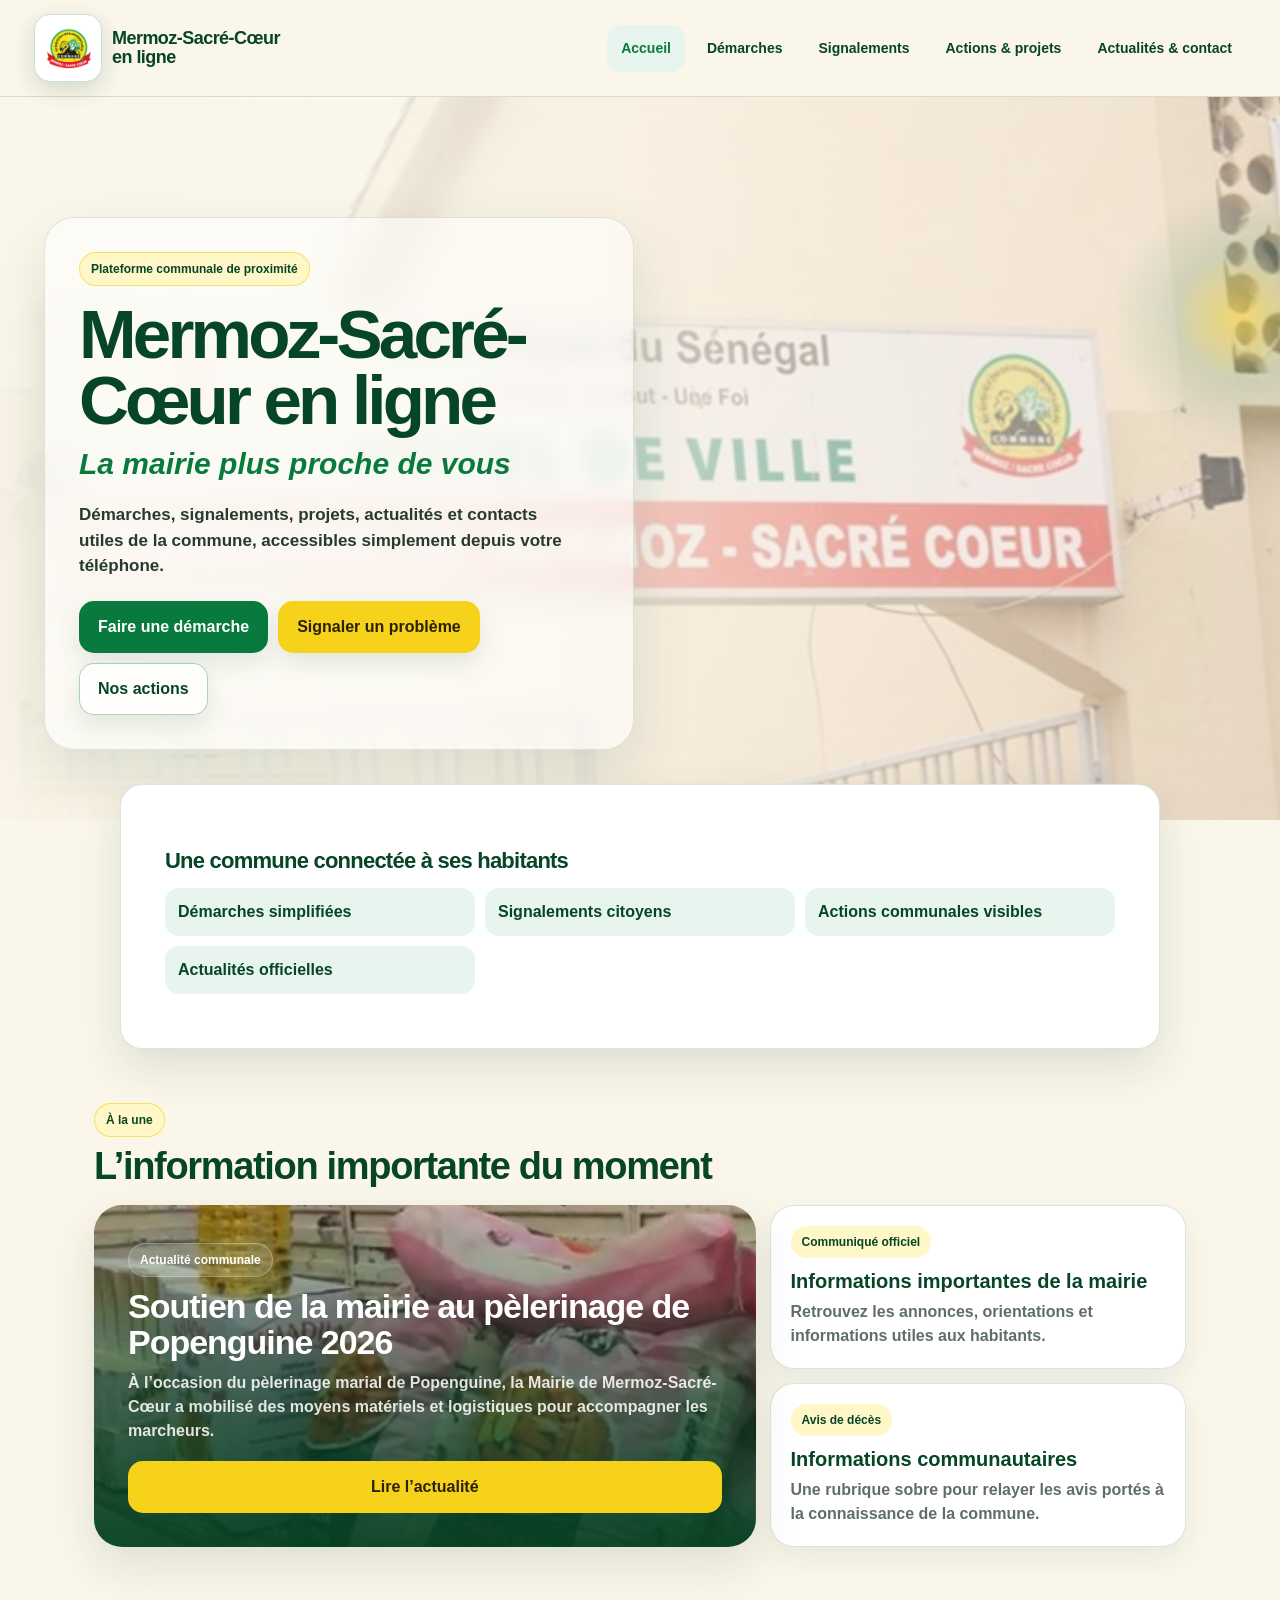
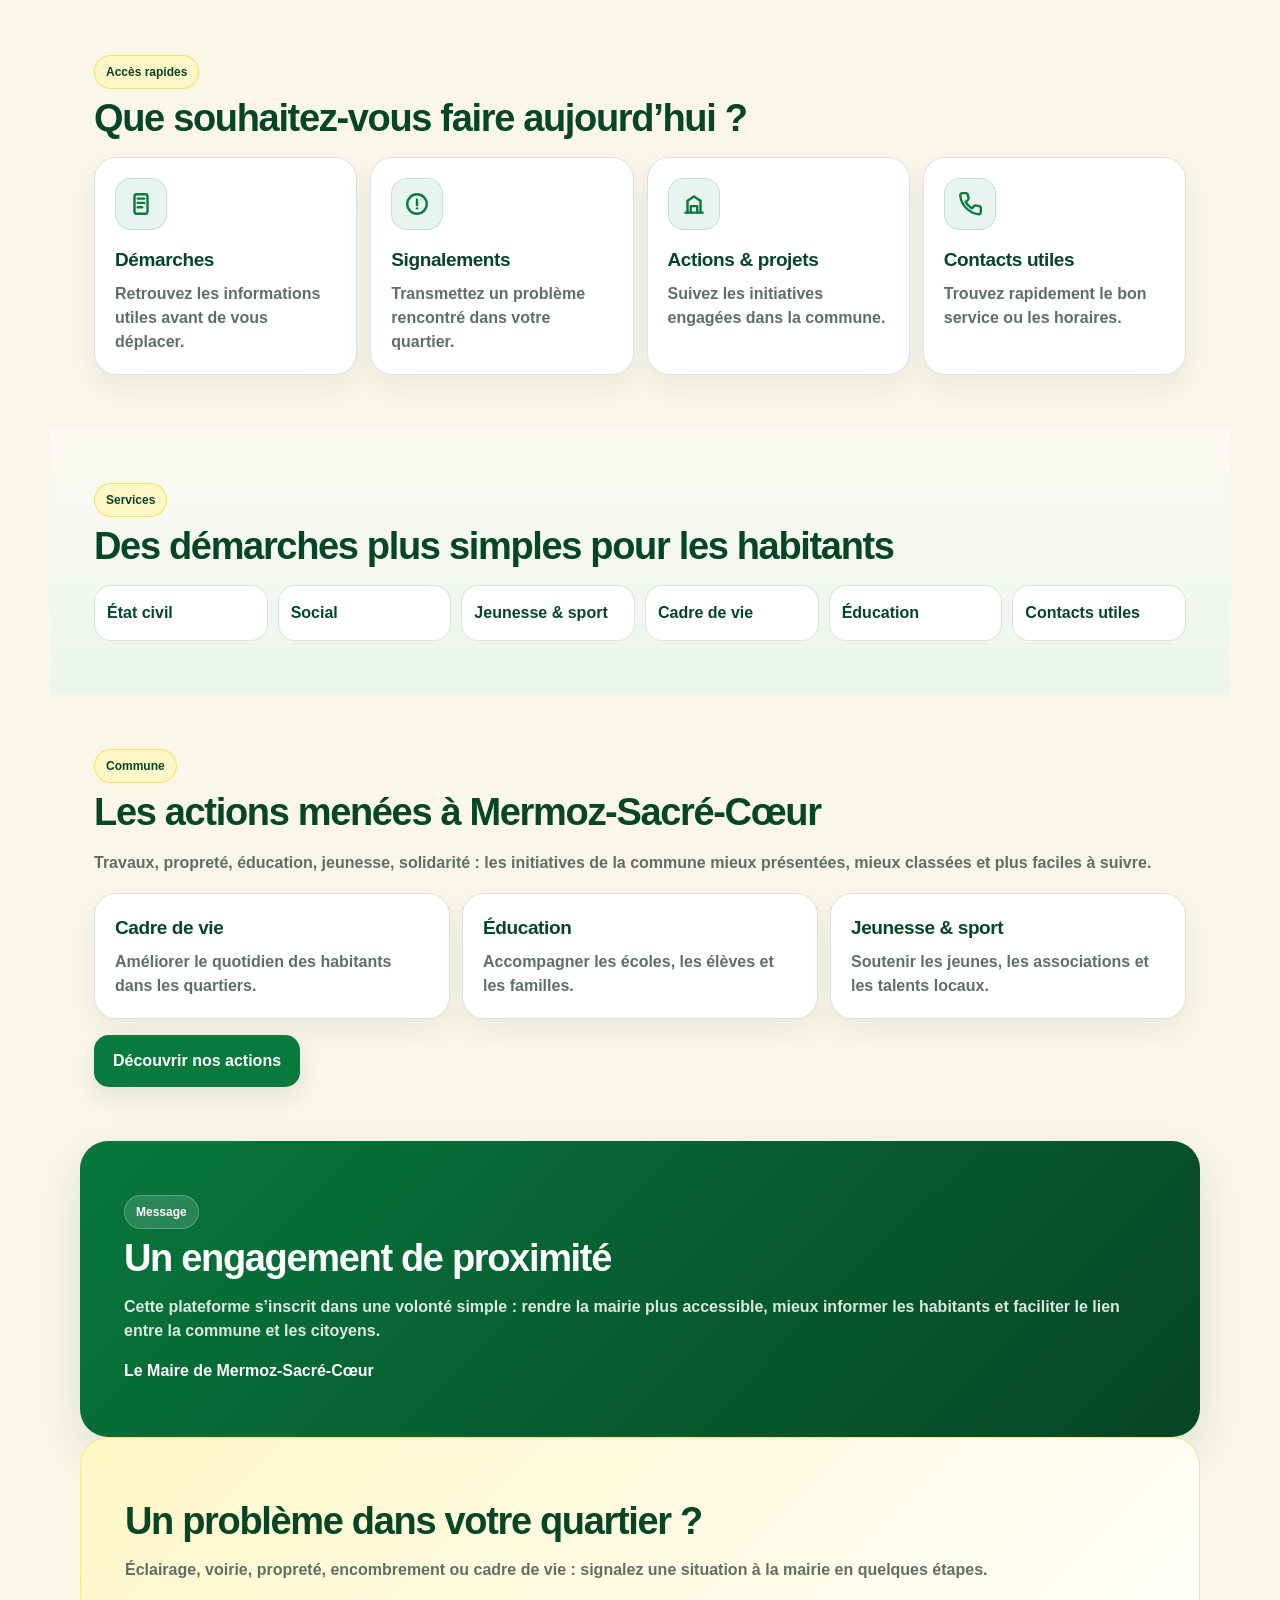
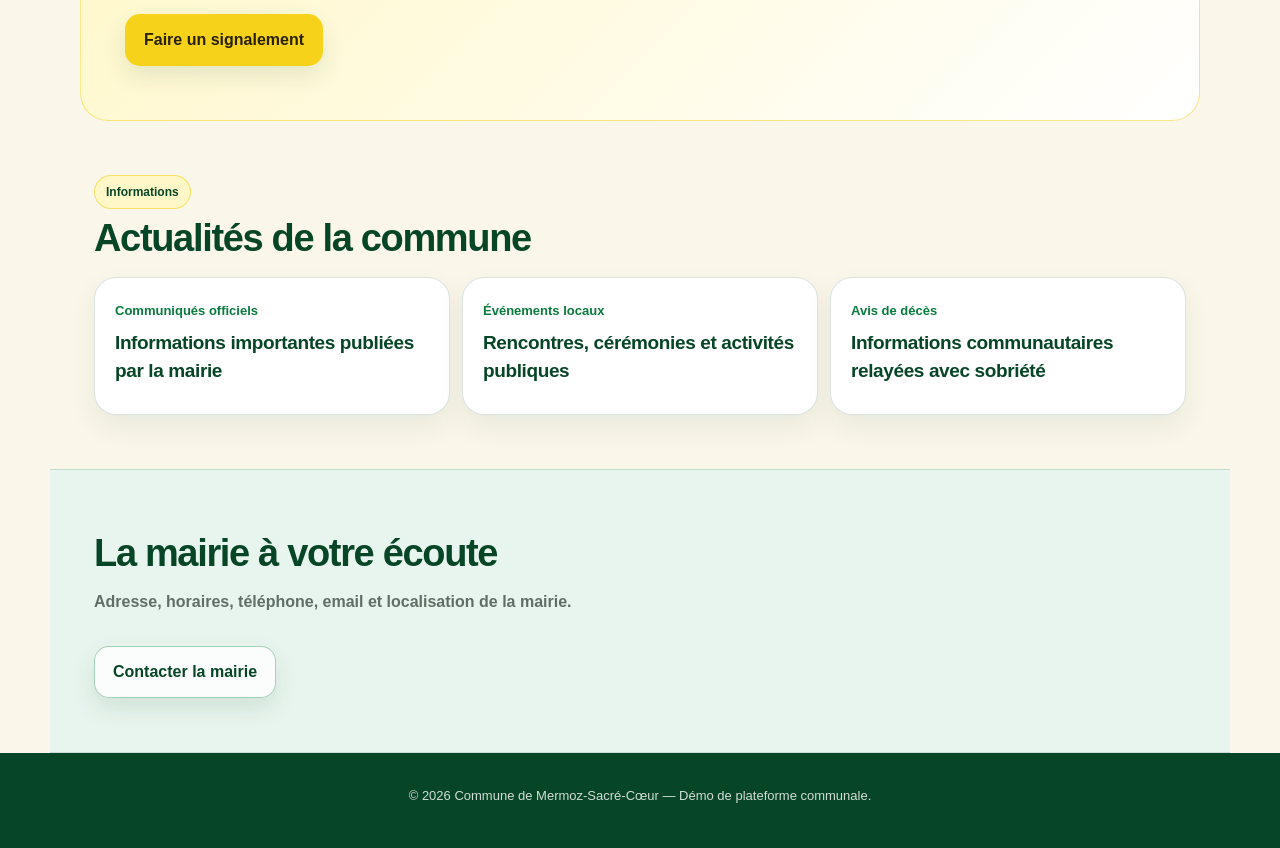
==== index.html @ ed6dd38a "Create municipal demo website for Mermoz Sacre Coeur" ====
<!DOCTYPE html>
<html lang="fr">
<head>
  <meta charset="UTF-8" />
  <meta name="viewport" content="width=device-width, initial-scale=1.0" />

  <title>Mermoz-Sacré-Cœur en ligne | La mairie plus proche de vous</title>

  <meta
    name="description"
    content="Plateforme communale de proximité de Mermoz-Sacré-Cœur : démarches, signalements, actions communales, actualités et contacts utiles."
  />

  <link rel="stylesheet" href="style.css" />
</head>

<body>
  <header class="site-header">
    <a href="index.html" class="brand" aria-label="Accueil">
      <img src="assets/logo-mairie.png" alt="Logo Commune de Mermoz-Sacré-Cœur" class="brand-logo" />
      <span class="brand-text">Mermoz-Sacré-Cœur<br />en ligne</span>
    </a>

    <button class="menu-toggle" aria-label="Ouvrir le menu">
      <span></span>
      <span></span>
      <span></span>
    </button>

    <nav class="nav-menu">
      <a href="index.html" class="active">Accueil</a>
      <a href="demarches.html">Démarches</a>
      <a href="signalements.html">Signalements</a>
      <a href="actions.html">Actions & projets</a>
      <a href="actualites-contact.html">Actualités & contact</a>
    </nav>
  </header>

  <main>
    <section class="hero">
      <div class="hero-bg"></div>

      <div class="hero-content">
        <span class="badge">Plateforme communale de proximité</span>

        <h1>Mermoz-Sacré-Cœur en ligne</h1>

        <p class="hero-subtitle">La mairie plus proche de vous</p>

        <p class="hero-text">
          Démarches, signalements, projets, actualités et contacts utiles de la commune,
          accessibles simplement depuis votre téléphone.
        </p>

        <div class="hero-actions">
          <a href="demarches.html" class="btn btn-primary">Faire une démarche</a>
          <a href="signalements.html" class="btn btn-warning">Signaler un problème</a>
          <a href="actions.html" class="btn btn-outline">Nos actions</a>
        </div>
      </div>
    </section>

    <section class="section trust-card">
      <h2>Une commune connectée à ses habitants</h2>

      <div class="trust-list">
        <span>Démarches simplifiées</span>
        <span>Signalements citoyens</span>
        <span>Actions communales visibles</span>
        <span>Actualités officielles</span>
      </div>
    </section>

    <section class="section featured-section">
      <div class="section-heading">
        <span class="eyebrow">À la une</span>
        <h2>L’information importante du moment</h2>
      </div>

      <div class="featured-grid">
        <article class="featured-main">
          <span class="featured-tag">Actualité communale</span>
          <h3>Soutien de la mairie au pèlerinage de Popenguine 2026</h3>
          <p>
            À l’occasion du pèlerinage marial de Popenguine, la Mairie de Mermoz-Sacré-Cœur
a mobilisé des moyens matériels et logistiques pour accompagner les marcheurs.
          </p>
          <a href="actualites-contact.html" class="btn btn-warning">Lire l’actualité</a>
        </article>

        <div class="featured-side">
          <article>
            <span>Communiqué officiel</span>
            <h3>Informations importantes de la mairie</h3>
            <p>Retrouvez les annonces, orientations et informations utiles aux habitants.</p>
          </article>

          <article>
            <span>Avis de décès</span>
            <h3>Informations communautaires</h3>
            <p>Une rubrique sobre pour relayer les avis portés à la connaissance de la commune.</p>
          </article>
        </div>
      </div>
    </section>

    <section class="section">
      <div class="section-heading">
        <span class="eyebrow">Accès rapides</span>
        <h2>Que souhaitez-vous faire aujourd’hui ?</h2>
      </div>

      <div class="card-grid">
        <a href="demarches.html" class="feature-card">
          <span class="icon">
            <svg viewBox="0 0 24 24" aria-hidden="true">
              <rect x="6" y="3" width="12" height="18" rx="2" />
              <path d="M9 7h6" />
              <path d="M9 11h6" />
              <path d="M9 15h4" />
            </svg>
          </span>
          <h3>Démarches</h3>
          <p>Retrouvez les informations utiles avant de vous déplacer.</p>
        </a>

        <a href="signalements.html" class="feature-card">
          <span class="icon">
            <svg viewBox="0 0 24 24" aria-hidden="true">
              <circle cx="12" cy="12" r="9" />
              <path d="M12 8v5" />
              <path d="M12 16h.01" />
            </svg>
          </span>
          <h3>Signalements</h3>
          <p>Transmettez un problème rencontré dans votre quartier.</p>
        </a>

        <a href="actions.html" class="feature-card">
          <span class="icon">
            <svg viewBox="0 0 24 24" aria-hidden="true">
              <path d="M4 20h16" />
              <path d="M6 20V9l6-4 6 4v11" />
              <path d="M9 20v-6h6v6" />
            </svg>
          </span>
          <h3>Actions & projets</h3>
          <p>Suivez les initiatives engagées dans la commune.</p>
        </a>

        <a href="actualites-contact.html" class="feature-card">
          <span class="icon">
            <svg viewBox="0 0 24 24" aria-hidden="true">
              <path d="M22 16.5v3a2 2 0 0 1-2.2 2A19.8 19.8 0 0 1 3 4.2 2 2 0 0 1 5 2h3a2 2 0 0 1 2 1.7c.1.8.3 1.6.6 2.3a2 2 0 0 1-.4 2.1L8 10.3a16 16 0 0 0 5.7 5.7l2.2-2.2a2 2 0 0 1 2.1-.4c.7.3 1.5.5 2.3.6a2 2 0 0 1 1.7 2z" />
            </svg>
          </span>
          <h3>Contacts utiles</h3>
          <p>Trouvez rapidement le bon service ou les horaires.</p>
        </a>
      </div>
    </section>

    <section class="section soft-section">
      <div class="section-heading">
        <span class="eyebrow">Services</span>
        <h2>Des démarches plus simples pour les habitants</h2>
      </div>

      <div class="pill-grid">
        <span>État civil</span>
        <span>Social</span>
        <span>Jeunesse & sport</span>
        <span>Cadre de vie</span>
        <span>Éducation</span>
        <span>Contacts utiles</span>
      </div>
    </section>

    <section class="section">
      <div class="section-heading">
        <span class="eyebrow">Commune</span>
        <h2>Les actions menées à Mermoz-Sacré-Cœur</h2>
      </div>

      <p class="section-text">
        Travaux, propreté, éducation, jeunesse, solidarité : les initiatives de la commune
        mieux présentées, mieux classées et plus faciles à suivre.
      </p>

      <div class="action-list">
        <article class="action-card">
          <h3>Cadre de vie</h3>
          <p>Améliorer le quotidien des habitants dans les quartiers.</p>
        </article>

        <article class="action-card">
          <h3>Éducation</h3>
          <p>Accompagner les écoles, les élèves et les familles.</p>
        </article>

        <article class="action-card">
          <h3>Jeunesse & sport</h3>
          <p>Soutenir les jeunes, les associations et les talents locaux.</p>
        </article>
      </div>

      <a href="actions.html" class="btn btn-primary full-mobile">Découvrir nos actions</a>
    </section>

    <section class="section mayor-card">
      <div>
        <span class="eyebrow">Message</span>
        <h2>Un engagement de proximité</h2>
        <p>
          Cette plateforme s’inscrit dans une volonté simple : rendre la mairie plus accessible,
          mieux informer les habitants et faciliter le lien entre la commune et les citoyens.
        </p>
        <strong>Le Maire de Mermoz-Sacré-Cœur</strong>
      </div>
    </section>

    <section class="section report-card">
      <h2>Un problème dans votre quartier ?</h2>
      <p>
        Éclairage, voirie, propreté, encombrement ou cadre de vie :
        signalez une situation à la mairie en quelques étapes.
      </p>
      <a href="signalements.html" class="btn btn-warning full-mobile">Faire un signalement</a>
    </section>

    <section class="section">
      <div class="section-heading">
        <span class="eyebrow">Informations</span>
        <h2>Actualités de la commune</h2>
      </div>

      <div class="news-grid">
        <article>
          <span>Communiqués officiels</span>
          <h3>Informations importantes publiées par la mairie</h3>
        </article>

        <article>
          <span>Événements locaux</span>
          <h3>Rencontres, cérémonies et activités publiques</h3>
        </article>

        <article>
          <span>Avis de décès</span>
          <h3>Informations communautaires relayées avec sobriété</h3>
        </article>
      </div>
    </section>

    <section class="section contact-preview">
      <h2>La mairie à votre écoute</h2>
      <p>Adresse, horaires, téléphone, email et localisation de la mairie.</p>
      <a href="actualites-contact.html" class="btn btn-outline full-mobile">Contacter la mairie</a>
    </section>
  </main>

  <footer class="site-footer">
    <p>© 2026 Commune de Mermoz-Sacré-Cœur — Démo de plateforme communale.</p>
  </footer>

  <script src="script.js"></script>
</body>
</html>
---- style.css ----
:root {
  --green: #087a3d;
  --green-dark: #064525;
  --green-soft: #e8f5ee;
  --yellow: #f6d21a;
  --yellow-soft: #fff7c7;
  --red: #d71920;
  --cream: #faf6ea;
  --white: #ffffff;
  --text: #10231a;
  --muted: #5f6f66;
  --border: rgba(6, 69, 37, 0.14);
  --shadow: 0 18px 45px rgba(6, 69, 37, 0.12);
  --radius: 22px;
}

* {
  box-sizing: border-box;
}

html {
  scroll-behavior: smooth;
}

body {
  margin: 0;
  font-family: Arial, Helvetica, sans-serif;
  color: var(--text);
  background: var(--cream);
  line-height: 1.5;
}

a {
  color: inherit;
  text-decoration: none;
}

img {
  max-width: 100%;
  display: block;
}

/* HEADER */

.site-header {
  position: sticky;
  top: 0;
  z-index: 50;
  display: flex;
  align-items: center;
  justify-content: space-between;
  gap: 14px;
  padding: 10px 14px;
  background: rgba(250, 246, 234, 0.96);
  backdrop-filter: blur(16px);
  border-bottom: 1px solid var(--border);
}

.brand {
  display: flex;
  align-items: center;
  gap: 10px;
  min-width: 0;
}

.brand-logo {
  width: 58px;
  height: 58px;
  object-fit: contain;
  flex: 0 0 auto;
  background: #ffffff;
  padding: 5px;
  border-radius: 16px;
  border: 1px solid rgba(6, 69, 37, 0.18);
  box-shadow: 0 8px 22px rgba(6, 69, 37, 0.16);
}

.brand-text {
  font-size: 14px;
  font-weight: 900;
  line-height: 1.05;
  color: var(--green-dark);
  letter-spacing: -0.03em;
}

.menu-toggle {
  width: 44px;
  height: 44px;
  border: 1px solid var(--border);
  border-radius: 999px;
  background: var(--white);
  display: grid;
  place-content: center;
  gap: 5px;
  cursor: pointer;
  box-shadow: 0 8px 20px rgba(6, 69, 37, 0.08);
}

.menu-toggle span {
  display: block;
  width: 19px;
  height: 2px;
  background: var(--green-dark);
  border-radius: 99px;
}

.nav-menu {
  position: fixed;
  top: 82px;
  left: 14px;
  right: 14px;
  display: none;
  flex-direction: column;
  gap: 8px;
  padding: 12px;
  background: var(--white);
  border: 1px solid var(--border);
  border-radius: 20px;
  box-shadow: var(--shadow);
}

.nav-menu.open {
  display: flex;
}

.nav-menu a {
  padding: 13px 14px;
  border-radius: 14px;
  font-weight: 800;
  color: var(--green-dark);
}

.nav-menu a.active,
.nav-menu a:hover {
  background: var(--green-soft);
  color: var(--green);
}

/* HERO MOBILE-FIRST */

.hero {
  position: relative;
  min-height: 620px;
  display: flex;
  align-items: flex-end;
  padding: 112px 16px 30px;
  overflow: hidden;
  background: var(--green-dark);
}

.hero-bg {
  position: absolute;
  inset: 0;
  background:
    linear-gradient(
      180deg,
      rgba(250, 246, 234, 0.38) 0%,
      rgba(250, 246, 234, 0.70) 42%,
      rgba(250, 246, 234, 0.98) 100%
    ),
    url("assets/hero-mairie.jpg");
  background-size: cover;
  background-position: center 18%;
  transform: scale(1.03);
}

.hero::after {
  content: "";
  position: absolute;
  width: 260px;
  height: 260px;
  right: -90px;
  top: 90px;
  border-radius: 50%;
  background: radial-gradient(
    circle,
    rgba(246, 210, 26, 0.5),
    rgba(8, 122, 61, 0.12),
    transparent 70%
  );
}

.hero-content {
  position: relative;
  z-index: 2;
  width: 100%;
  max-width: 620px;
}

.badge,
.eyebrow {
  display: inline-flex;
  align-items: center;
  width: fit-content;
  padding: 7px 11px;
  border-radius: 999px;
  background: var(--yellow-soft);
  color: var(--green-dark);
  border: 1px solid rgba(246, 210, 26, 0.6);
  font-size: 12px;
  font-weight: 900;
}

.hero h1 {
  margin: 16px 0 8px;
  font-size: clamp(38px, 11vw, 72px);
  line-height: 0.95;
  letter-spacing: -0.055em;
  color: var(--green-dark);
}

.hero-subtitle {
  margin: 0;
  color: var(--green);
  font-size: clamp(20px, 5.6vw, 30px);
  font-weight: 900;
  font-style: italic;
}

.hero-text {
  margin: 16px 0 0;
  max-width: 520px;
  color: #263b30;
  font-size: 16px;
  font-weight: 700;
}

.hero-actions {
  display: grid;
  gap: 10px;
  margin-top: 22px;
}

.btn {
  display: inline-flex;
  align-items: center;
  justify-content: center;
  min-height: 52px;
  padding: 13px 18px;
  border-radius: 15px;
  font-weight: 900;
  border: 1px solid transparent;
  box-shadow: 0 10px 24px rgba(6, 69, 37, 0.11);
}

.btn-primary {
  background: var(--green);
  color: var(--white);
}

.btn-warning {
  background: var(--yellow);
  color: #2a2100;
}

.btn-outline {
  background: rgba(255, 255, 255, 0.82);
  color: var(--green-dark);
  border-color: rgba(8, 122, 61, 0.34);
}

.full-mobile {
  width: 100%;
  margin-top: 16px;
}

/* SECTIONS */

.section {
  padding: 30px 16px;
}

.page-hero {
  padding-top: 44px;
  padding-bottom: 20px;
}

.page-hero h1 {
  margin: 14px 0 10px;
  color: var(--green-dark);
  font-size: clamp(34px, 10vw, 62px);
  line-height: 0.98;
  letter-spacing: -0.055em;
}

.page-hero p {
  margin: 0;
  color: var(--text);
  max-width: 760px;
  font-weight: 650;
}

.section-heading {
  margin-bottom: 18px;
}

.section-heading h2,
.section h2 {
  margin: 10px 0 0;
  font-size: clamp(24px, 7vw, 38px);
  line-height: 1.05;
  letter-spacing: -0.035em;
  color: var(--green-dark);
}

.section-text {
  margin: 0 0 18px;
  color: var(--muted);
  font-weight: 650;
}

.trust-card {
  margin: -14px 16px 0;
  padding: 22px;
  background: var(--white);
  border: 1px solid var(--border);
  border-radius: var(--radius);
  box-shadow: var(--shadow);
  position: relative;
  z-index: 3;
}

.trust-card h2 {
  font-size: 22px;
}

.trust-list {
  display: grid;
  gap: 10px;
  margin-top: 16px;
}

.trust-list span {
  padding: 12px 13px;
  border-radius: 14px;
  background: var(--green-soft);
  color: var(--green-dark);
  font-weight: 850;
}

.card-grid {
  display: grid;
  grid-template-columns: 1fr;
  gap: 13px;
}

.feature-card,
.action-card,
.news-grid article {
  background: var(--white);
  border: 1px solid var(--border);
  border-radius: var(--radius);
  padding: 20px;
  box-shadow: 0 12px 28px rgba(6, 69, 37, 0.07);
}

.feature-card {
  min-height: 160px;
}

.icon {
  width: 52px;
  height: 52px;
  display: grid;
  place-items: center;
  margin-bottom: 16px;
  border-radius: 16px;
  background: var(--green-soft);
  border: 1px solid rgba(8, 122, 61, 0.16);
  color: var(--green);
}

.icon svg {
  width: 26px;
  height: 26px;
  stroke: currentColor;
  stroke-width: 2.2;
  fill: none;
  stroke-linecap: round;
  stroke-linejoin: round;
}

.feature-card h3,
.action-card h3,
.news-grid h3 {
  margin: 0 0 8px;
  color: var(--green-dark);
  font-size: 19px;
  letter-spacing: -0.02em;
}

.feature-card p,
.action-card p,
.news-grid article {
  margin: 0;
  color: var(--muted);
  font-weight: 650;
}

.soft-section {
  background: linear-gradient(
    180deg,
    rgba(255, 255, 255, 0.45),
    rgba(232, 245, 238, 0.85)
  );
}

.pill-grid {
  display: grid;
  grid-template-columns: 1fr 1fr;
  gap: 10px;
}

.pill-grid span {
  display: flex;
  align-items: center;
  min-height: 56px;
  padding: 12px;
  border-radius: 17px;
  background: var(--white);
  border: 1px solid var(--border);
  font-weight: 850;
  color: var(--green-dark);
}

.action-list {
  display: grid;
  gap: 12px;
}

.mayor-card {
  margin: 8px 16px;
  border-radius: 28px;
  background:
    linear-gradient(135deg, rgba(8, 122, 61, 0.96), rgba(6, 69, 37, 1)),
    var(--green-dark);
  color: var(--white);
  box-shadow: var(--shadow);
}

.mayor-card h2,
.mayor-card .eyebrow {
  color: var(--white);
}

.mayor-card .eyebrow {
  background: rgba(255, 255, 255, 0.14);
  border-color: rgba(255, 255, 255, 0.24);
}

.mayor-card p {
  color: rgba(255, 255, 255, 0.86);
  font-weight: 650;
}

.report-card {
  margin: 16px;
  border-radius: 28px;
  background: linear-gradient(135deg, var(--yellow-soft), var(--white));
  border: 1px solid rgba(246, 210, 26, 0.5);
}

.report-card p,
.contact-preview p {
  color: var(--muted);
  font-weight: 650;
}

.news-grid {
  display: grid;
  gap: 12px;
}

.news-grid span {
  display: inline-flex;
  margin-bottom: 8px;
  color: var(--green);
  font-weight: 900;
  font-size: 13px;
}

.contact-preview {
  background: var(--green-soft);
  border-top: 1px solid var(--border);
  border-bottom: 1px solid var(--border);
}

/* FORMULAIRE DE SIGNALEMENT */

.demo-form {
  display: grid;
  gap: 14px;
  padding: 18px;
  background: var(--white);
  border: 1px solid var(--border);
  border-radius: 24px;
  box-shadow: 0 14px 32px rgba(6, 69, 37, 0.08);
}

.demo-form label {
  display: grid;
  gap: 7px;
  color: var(--green-dark);
  font-size: 14px;
  font-weight: 900;
}

.demo-form input,
.demo-form select,
.demo-form textarea {
  width: 100%;
  border: 1px solid rgba(6, 69, 37, 0.18);
  border-radius: 15px;
  background: #ffffff;
  padding: 14px 14px;
  color: var(--text);
  font: inherit;
  font-weight: 650;
  outline: none;
}

.demo-form textarea {
  resize: vertical;
}

.demo-form input:focus,
.demo-form select:focus,
.demo-form textarea:focus {
  border-color: var(--green);
  box-shadow: 0 0 0 4px rgba(8, 122, 61, 0.12);
}

.demo-form input[type="file"] {
  padding: 12px;
  background: var(--green-soft);
}

.form-note {
  margin: 0;
  padding: 13px;
  border-radius: 16px;
  background: var(--yellow-soft);
  color: var(--green-dark);
  font-size: 13px;
  font-weight: 750;
}

/* CARTES PROJETS */

.project-grid {
  display: grid;
  gap: 16px;
}

.project-card {
  overflow: hidden;
  background: var(--white);
  border: 1px solid var(--border);
  border-radius: 24px;
  box-shadow: 0 14px 32px rgba(6, 69, 37, 0.08);
}

.project-image {
  min-height: 155px;
  display: grid;
  place-items: center;
  background:
    linear-gradient(135deg, rgba(8, 122, 61, 0.16), rgba(246, 210, 26, 0.22)),
    var(--green-soft);
  color: var(--green-dark);
  font-weight: 900;
}

.project-image img {
  width: 100%;
  height: 100%;
  min-height: 155px;
  object-fit: cover;
}

.project-content {
  padding: 18px;
}

.project-content span {
  display: inline-flex;
  margin-bottom: 8px;
  padding: 6px 10px;
  border-radius: 999px;
  background: var(--yellow-soft);
  color: var(--green-dark);
  font-size: 12px;
  font-weight: 900;
}

.project-content h3 {
  margin: 0 0 8px;
  color: var(--green-dark);
  font-size: 20px;
  line-height: 1.1;
}

.project-content p {
  margin: 0;
  color: var(--muted);
  font-weight: 650;
}

/* ACTUALITÉS, AVIS DE DÉCÈS ET CONTACT */

.obituary-section {
  background: linear-gradient(
    180deg,
    rgba(255, 255, 255, 0.65),
    rgba(232, 245, 238, 0.75)
  );
}

.obituary-list {
  display: grid;
  gap: 14px;
}

.obituary-card {
  padding: 20px;
  background: var(--white);
  border: 1px solid rgba(6, 69, 37, 0.14);
  border-radius: 24px;
  box-shadow: 0 14px 32px rgba(6, 69, 37, 0.07);
}

.obituary-card span {
  display: inline-flex;
  margin-bottom: 10px;
  padding: 6px 10px;
  border-radius: 999px;
  background: var(--green-soft);
  color: var(--green-dark);
  font-size: 12px;
  font-weight: 900;
}

.obituary-card h3 {
  margin: 0 0 8px;
  color: var(--green-dark);
  font-size: 20px;
  line-height: 1.1;
}

.obituary-card p {
  margin: 0;
  color: var(--muted);
  font-weight: 650;
}

.contact-page {
  background: var(--cream);
}

.contact-grid {
  display: grid;
  gap: 12px;
}

.contact-card {
  padding: 18px;
  background: var(--white);
  border: 1px solid var(--border);
  border-radius: 22px;
  box-shadow: 0 12px 28px rgba(6, 69, 37, 0.06);
}

.contact-card h3 {
  margin: 0 0 6px;
  color: var(--green-dark);
  font-size: 17px;
}

.contact-card p {
  margin: 0;
  color: var(--muted);
  font-weight: 650;
}

.map-placeholder {
  min-height: 180px;
  display: grid;
  place-items: center;
  margin: 16px 0 0;
  padding: 22px;
  text-align: center;
  color: var(--green-dark);
  font-weight: 850;
  background:
    linear-gradient(135deg, rgba(8, 122, 61, 0.12), rgba(246, 210, 26, 0.18)),
    var(--green-soft);
  border: 1px dashed rgba(6, 69, 37, 0.25);
  border-radius: 24px;
}

/* SECTION À LA UNE */

.featured-section {
  padding-top: 26px;
}

.featured-grid {
  display: grid;
  gap: 14px;
}

.featured-main {
  position: relative;
  overflow: hidden;
  min-height: 340px;
  display: flex;
  flex-direction: column;
  justify-content: flex-end;
  padding: 24px;
  border-radius: 28px;
  background:
    linear-gradient(
      180deg,
      rgba(6, 69, 37, 0.10) 0%,
      rgba(6, 69, 37, 0.55) 48%,
      rgba(6, 69, 37, 0.94) 100%
    ),
    url("assets/a-la-une-popenguine.jpg");
  background-size: cover;
  background-position: center;
  color: var(--white);
  box-shadow: var(--shadow);
}

.featured-tag,
.featured-side span {
  display: inline-flex;
  width: fit-content;
  margin-bottom: 12px;
  padding: 7px 11px;
  border-radius: 999px;
  font-size: 12px;
  font-weight: 900;
}

.featured-tag {
  background: rgba(255, 255, 255, 0.14);
  color: var(--white);
  border: 1px solid rgba(255, 255, 255, 0.24);
}

.featured-main h3 {
  margin: 0 0 10px;
  font-size: 25px;
  line-height: 1.05;
  letter-spacing: -0.03em;
}

.featured-main p {
  margin: 0 0 18px;
  color: rgba(255, 255, 255, 0.86);
  font-weight: 650;
}

.featured-side {
  display: grid;
  gap: 14px;
}

.featured-side article {
  padding: 20px;
  border-radius: 24px;
  background: var(--white);
  border: 1px solid var(--border);
  box-shadow: 0 12px 28px rgba(6, 69, 37, 0.07);
}

.featured-side span {
  background: var(--yellow-soft);
  color: var(--green-dark);
}

.featured-side h3 {
  margin: 0 0 8px;
  color: var(--green-dark);
  font-size: 20px;
  line-height: 1.1;
}

.featured-side p {
  margin: 0;
  color: var(--muted);
  font-weight: 650;
}

.site-footer {
  padding: 20px 16px 30px;
  background: var(--green-dark);
  color: rgba(255, 255, 255, 0.82);
  font-size: 13px;
  text-align: center;
}

/* CORRECTION MOBILE : PHOTO EN BANDE, TEXTE SUR FOND PROPRE */

@media (max-width: 759px) {
  .hero {
    min-height: auto;
    display: block;
    padding: 245px 16px 30px;
    background: var(--cream);
  }

  .hero-bg {
    height: 235px;
    bottom: auto;
    background:
      linear-gradient(
        180deg,
        rgba(250, 246, 234, 0.18) 0%,
        rgba(250, 246, 234, 0.46) 60%,
        rgba(250, 246, 234, 1) 100%
      ),
      url("assets/hero-mairie.jpg");
    background-size: cover;
    background-position: center 18%;
    transform: scale(1.01);
  }

  .hero-content {
    padding: 0;
  }

  .hero h1 {
    margin-top: 14px;
    font-size: 38px;
    line-height: 0.98;
  }

  .hero-subtitle {
    font-size: 20px;
  }

  .hero-text {
    font-size: 15px;
  }

  .hero-actions {
    margin-top: 18px;
  }
}

/* TABLETTE ET ORDINATEUR */

@media (min-width: 760px) {
  .site-header {
    padding: 14px 34px;
  }

  .brand-logo {
    width: 68px;
    height: 68px;
  }

  .brand-text {
    font-size: 18px;
  }

  .menu-toggle {
    display: none;
  }

  .nav-menu {
    position: static;
    display: flex;
    flex-direction: row;
    align-items: center;
    box-shadow: none;
    border: 0;
    background: transparent;
    padding: 0;
  }

  .nav-menu a {
    font-size: 14px;
  }

  .hero {
    min-height: 620px;
    padding: 120px 44px 70px;
    align-items: center;
  }

  .hero-bg {
    background:
      linear-gradient(
        90deg,
        rgba(250, 246, 234, 0.96) 0%,
        rgba(250, 246, 234, 0.88) 35%,
        rgba(250, 246, 234, 0.58) 68%,
        rgba(250, 246, 234, 0.38) 100%
      ),
      url("assets/hero-mairie.jpg");
    background-size: cover;
    background-position: center 28%;
    transform: scale(1.02);
  }

  .hero-content {
    max-width: 590px;
    padding: 34px;
    border-radius: 30px;
    background: rgba(255, 255, 255, 0.54);
    border: 1px solid rgba(6, 69, 37, 0.12);
    box-shadow: 0 24px 60px rgba(6, 69, 37, 0.12);
    backdrop-filter: blur(10px);
  }

  .hero h1 {
    font-size: clamp(54px, 5.4vw, 78px);
    max-width: 560px;
  }

  .hero-text {
    font-size: 17px;
    max-width: 500px;
  }

  .hero-actions {
    display: flex;
    flex-wrap: wrap;
  }

  .section {
    padding: 54px 44px;
    max-width: 1180px;
    margin: 0 auto;
  }

  .page-hero {
    padding-top: 70px;
    padding-bottom: 34px;
  }

  .trust-card {
    max-width: 1040px;
    margin: -36px auto 0;
  }

  .trust-list,
  .action-list,
  .news-grid {
    grid-template-columns: repeat(3, 1fr);
  }

  .card-grid {
    grid-template-columns: repeat(4, 1fr);
  }

  .service-grid {
    grid-template-columns: repeat(3, 1fr);
  }

  .pill-grid {
    grid-template-columns: repeat(6, 1fr);
  }

  .project-grid {
    grid-template-columns: repeat(4, 1fr);
  }

  .obituary-list {
    grid-template-columns: repeat(2, 1fr);
  }

  .contact-grid {
    grid-template-columns: repeat(4, 1fr);
  }

  .featured-grid {
    grid-template-columns: 1.35fr 0.85fr;
    align-items: stretch;
  }

  .featured-side {
    grid-template-rows: 1fr 1fr;
  }

  .featured-main {
    padding: 34px;
  }

  .featured-main h3 {
    font-size: 34px;
  }

  .mayor-card,
  .report-card {
    max-width: 1120px;
    margin-left: auto;
    margin-right: auto;
  }

  .full-mobile {
    width: auto;
  }
}
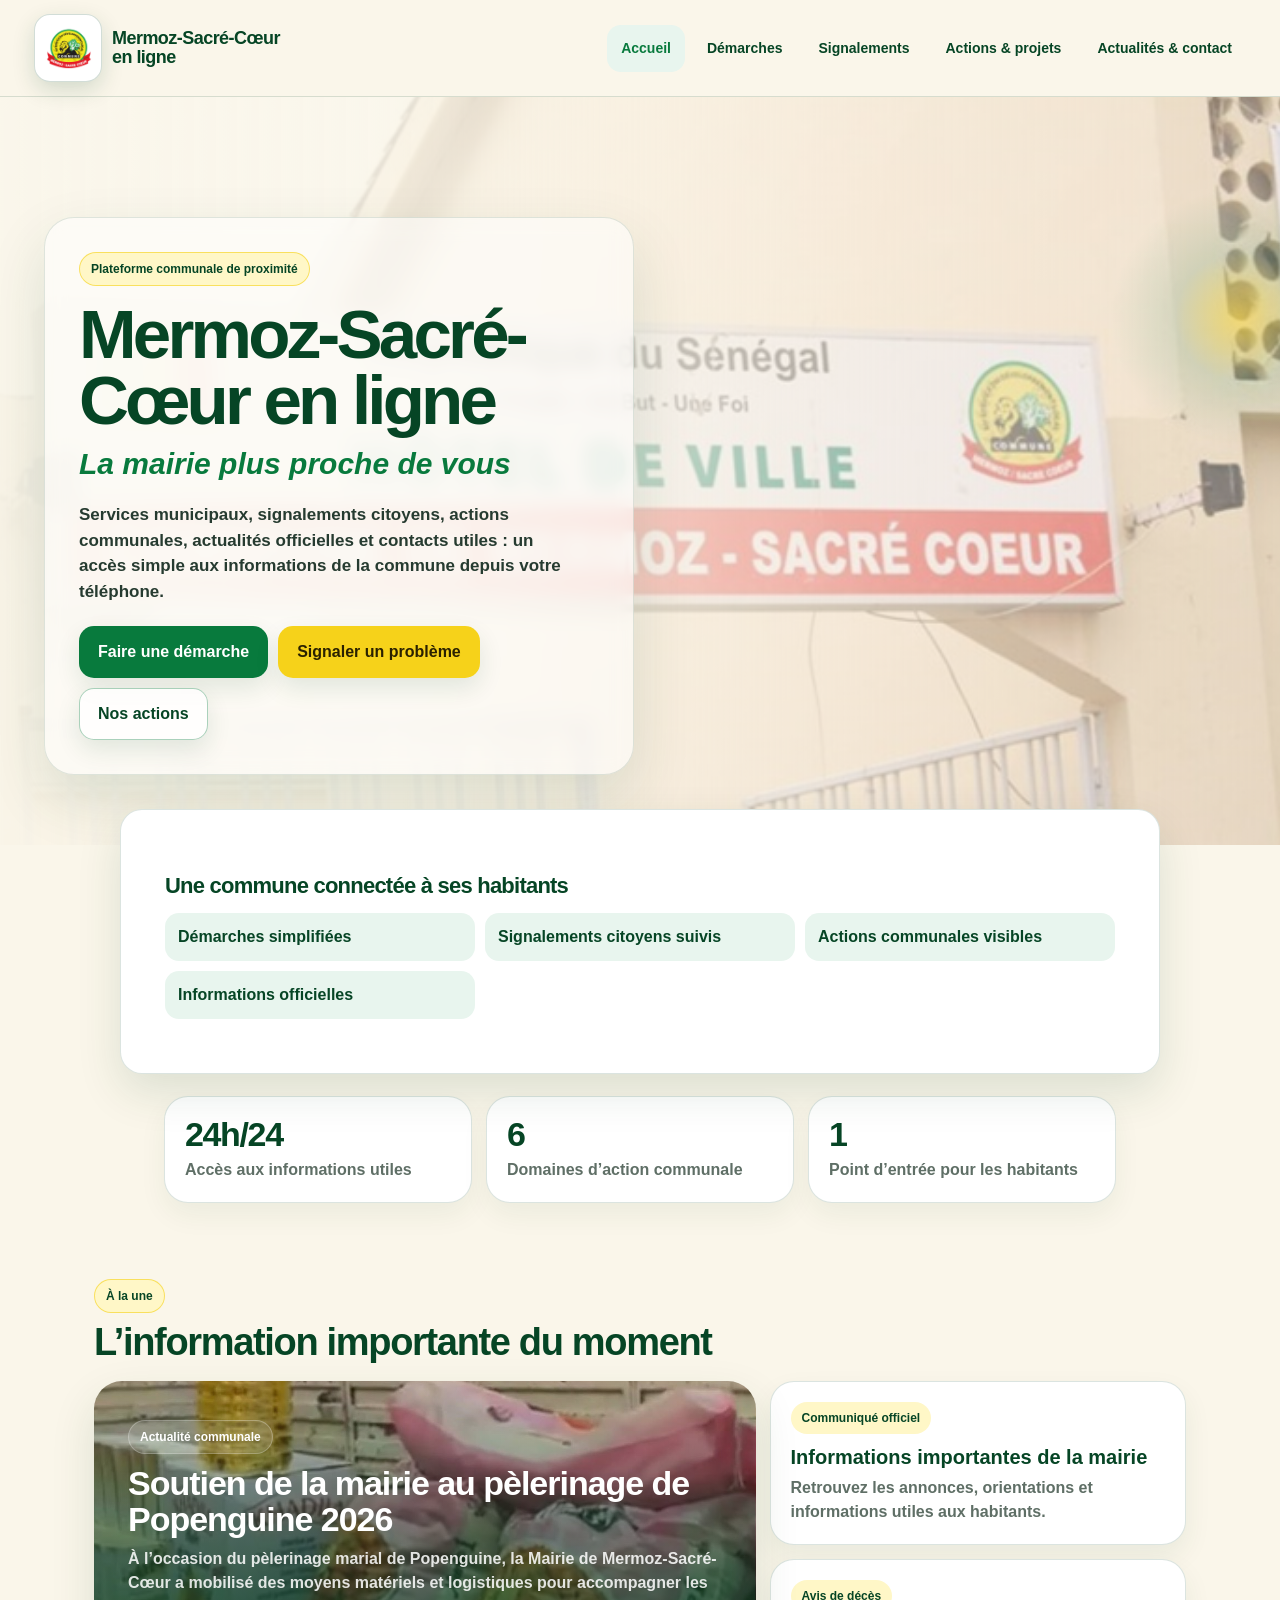
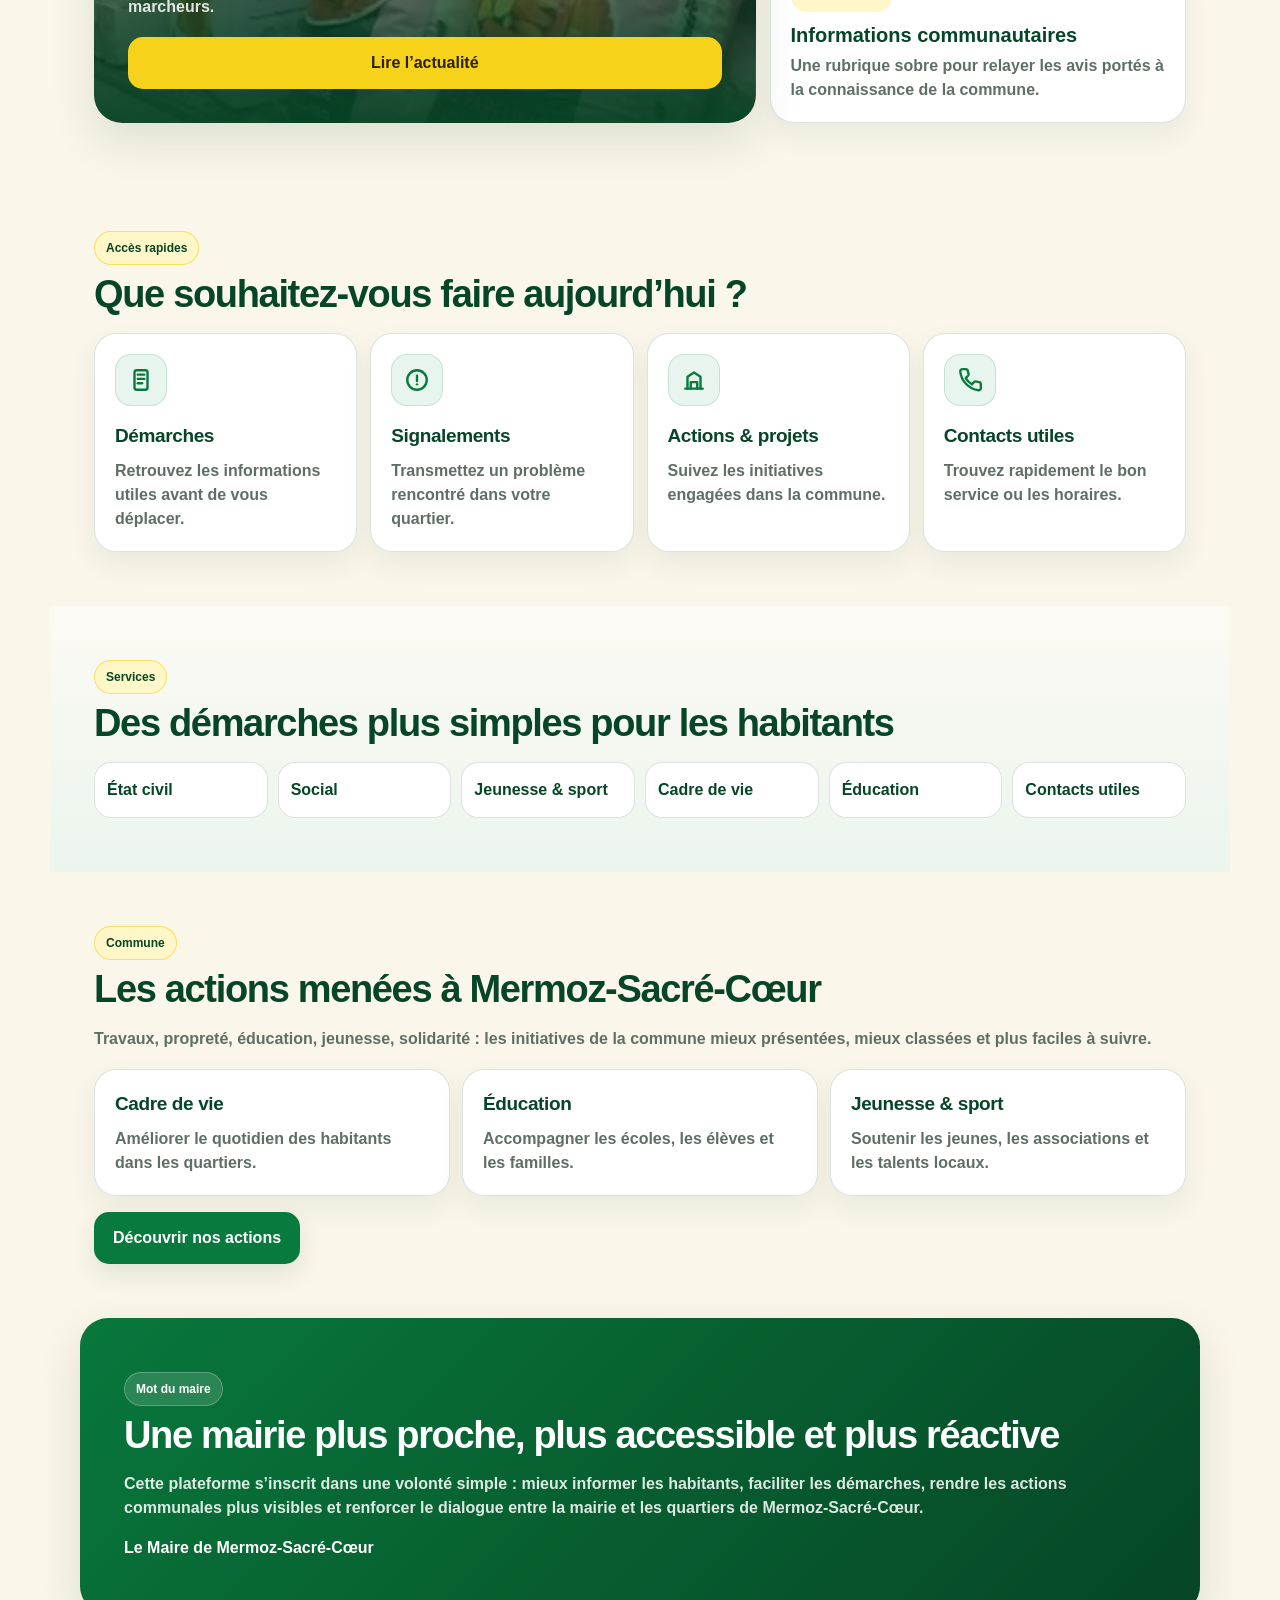
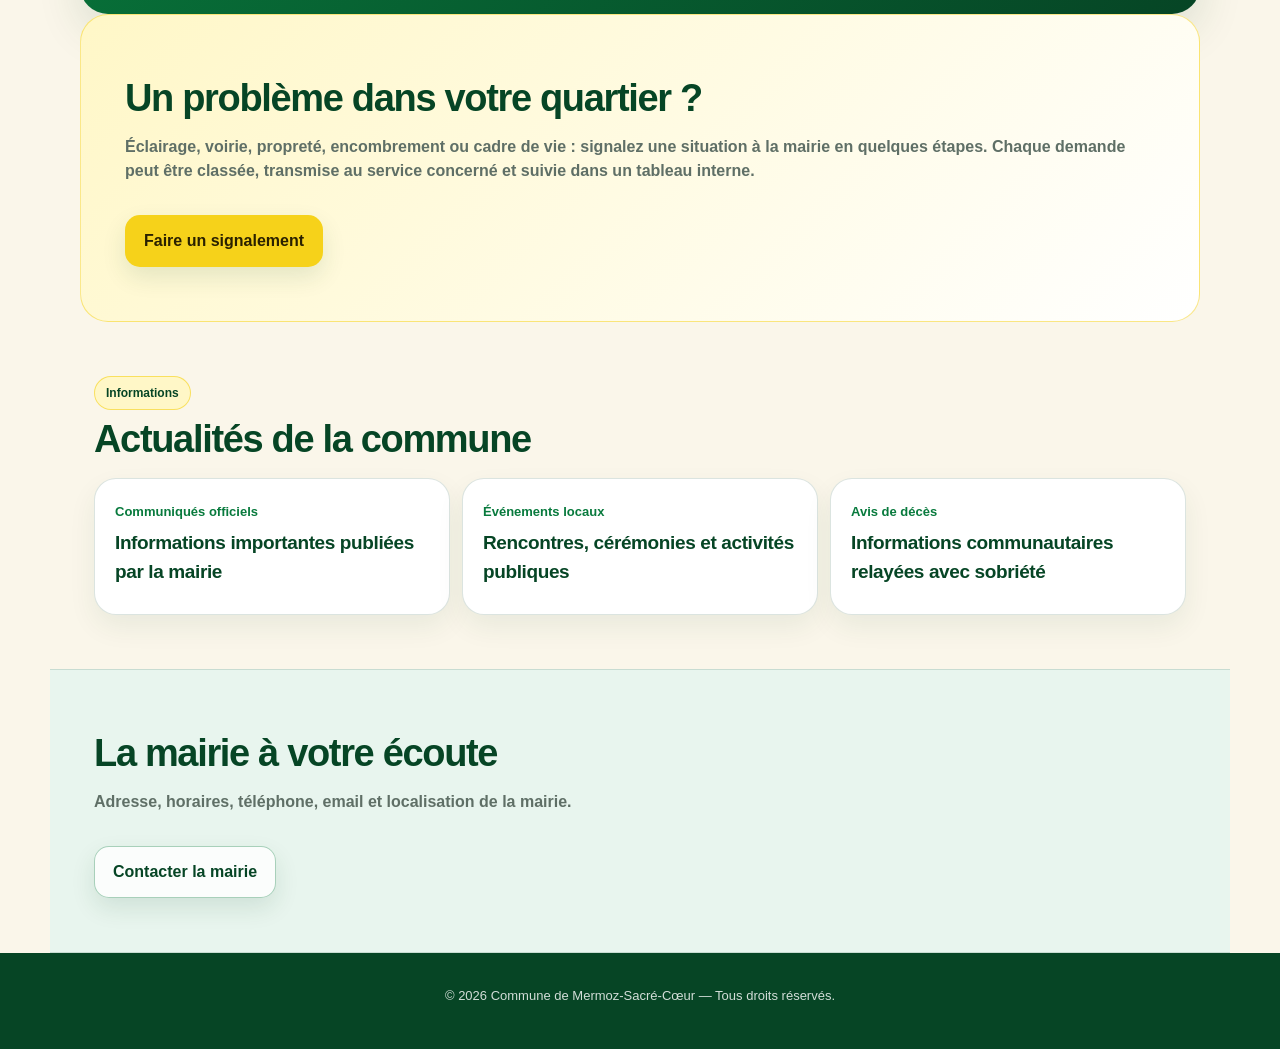
==== commit 9e5b184d: "Améliore le site communal de Mermoz" ====
--- a/index.html
+++ b/index.html
@@ -48,8 +48,8 @@
         <p class="hero-subtitle">La mairie plus proche de vous</p>
 
         <p class="hero-text">
-          Démarches, signalements, projets, actualités et contacts utiles de la commune,
-          accessibles simplement depuis votre téléphone.
+          Services municipaux, signalements citoyens, actions communales, actualités officielles
+          et contacts utiles : un accès simple aux informations de la commune depuis votre téléphone.
         </p>
 
         <div class="hero-actions">
@@ -65,9 +65,24 @@
 
       <div class="trust-list">
         <span>Démarches simplifiées</span>
-        <span>Signalements citoyens</span>
+        <span>Signalements citoyens suivis</span>
         <span>Actions communales visibles</span>
-        <span>Actualités officielles</span>
+        <span>Informations officielles</span>
+      </div>
+    </section>
+
+    <section class="section stats-section">
+      <div class="stat-card">
+        <strong>24h/24</strong>
+        <span>Accès aux informations utiles</span>
+      </div>
+      <div class="stat-card">
+        <strong>6</strong>
+        <span>Domaines d’action communale</span>
+      </div>
+      <div class="stat-card">
+        <strong>1</strong>
+        <span>Point d’entrée pour les habitants</span>
       </div>
     </section>
 
@@ -209,11 +224,12 @@
 
     <section class="section mayor-card">
       <div>
-        <span class="eyebrow">Message</span>
-        <h2>Un engagement de proximité</h2>
+        <span class="eyebrow">Mot du maire</span>
+        <h2>Une mairie plus proche, plus accessible et plus réactive</h2>
         <p>
-          Cette plateforme s’inscrit dans une volonté simple : rendre la mairie plus accessible,
-          mieux informer les habitants et faciliter le lien entre la commune et les citoyens.
+          Cette plateforme s’inscrit dans une volonté simple : mieux informer les habitants,
+          faciliter les démarches, rendre les actions communales plus visibles et renforcer
+          le dialogue entre la mairie et les quartiers de Mermoz-Sacré-Cœur.
         </p>
         <strong>Le Maire de Mermoz-Sacré-Cœur</strong>
       </div>
@@ -223,7 +239,8 @@
       <h2>Un problème dans votre quartier ?</h2>
       <p>
         Éclairage, voirie, propreté, encombrement ou cadre de vie :
-        signalez une situation à la mairie en quelques étapes.
+        signalez une situation à la mairie en quelques étapes. Chaque demande peut être classée,
+        transmise au service concerné et suivie dans un tableau interne.
       </p>
       <a href="signalements.html" class="btn btn-warning full-mobile">Faire un signalement</a>
     </section>
@@ -260,7 +277,7 @@
   </main>
 
   <footer class="site-footer">
-    <p>© 2026 Commune de Mermoz-Sacré-Cœur — Démo de plateforme communale.</p>
+    <p>© 2026 Commune de Mermoz-Sacré-Cœur — Tous droits réservés.</p>
   </footer>
 
   <script src="script.js"></script>
--- a/style.css
+++ b/style.css
@@ -487,7 +487,7 @@
 
 /* FORMULAIRE DE SIGNALEMENT */
 
-.demo-form {
+.signalement-form {
   display: grid;
   gap: 14px;
   padding: 18px;
@@ -497,7 +497,7 @@
   box-shadow: 0 14px 32px rgba(6, 69, 37, 0.08);
 }
 
-.demo-form label {
+.signalement-form label {
   display: grid;
   gap: 7px;
   color: var(--green-dark);
@@ -505,9 +505,9 @@
   font-weight: 900;
 }
 
-.demo-form input,
-.demo-form select,
-.demo-form textarea {
+.signalement-form input,
+.signalement-form select,
+.signalement-form textarea {
   width: 100%;
   border: 1px solid rgba(6, 69, 37, 0.18);
   border-radius: 15px;
@@ -519,18 +519,18 @@
   outline: none;
 }
 
-.demo-form textarea {
+.signalement-form textarea {
   resize: vertical;
 }
 
-.demo-form input:focus,
-.demo-form select:focus,
-.demo-form textarea:focus {
+.signalement-form input:focus,
+.signalement-form select:focus,
+.signalement-form textarea:focus {
   border-color: var(--green);
   box-shadow: 0 0 0 4px rgba(8, 122, 61, 0.12);
 }
 
-.demo-form input[type="file"] {
+.signalement-form input[type="file"] {
   padding: 12px;
   background: var(--green-soft);
 }
@@ -1004,4 +1004,123 @@
   .full-mobile {
     width: auto;
   }
-}+}
+/* AJOUTS VERSION INSTITUTIONNELLE */
+
+.stats-section {
+  display: grid;
+  gap: 14px;
+  padding-top: 22px;
+  padding-bottom: 22px;
+}
+
+.stat-card {
+  padding: 20px;
+  border-radius: 24px;
+  background: var(--white);
+  border: 1px solid var(--border);
+  box-shadow: 0 12px 28px rgba(6, 69, 37, 0.06);
+}
+
+.stat-card strong {
+  display: block;
+  color: var(--green-dark);
+  font-size: 34px;
+  line-height: 1;
+  letter-spacing: -0.04em;
+}
+
+.stat-card span {
+  display: block;
+  margin-top: 7px;
+  color: var(--muted);
+  font-weight: 800;
+}
+
+.timeline-grid {
+  display: grid;
+  gap: 14px;
+}
+
+.timeline-grid article {
+  padding: 20px;
+  border-radius: 24px;
+  background: var(--white);
+  border: 1px solid var(--border);
+  box-shadow: 0 12px 28px rgba(6, 69, 37, 0.06);
+}
+
+.timeline-grid strong {
+  display: inline-grid;
+  place-items: center;
+  width: 34px;
+  height: 34px;
+  margin-bottom: 12px;
+  border-radius: 999px;
+  background: var(--green-dark);
+  color: var(--white);
+  font-size: 14px;
+}
+
+.timeline-grid h3 {
+  margin: 0 0 8px;
+  color: var(--green-dark);
+  font-size: 19px;
+  line-height: 1.12;
+}
+
+.timeline-grid p {
+  margin: 0;
+  color: var(--muted);
+  font-weight: 650;
+}
+
+.mini-process {
+  margin-bottom: 18px;
+}
+
+.status {
+  display: inline-flex;
+  width: fit-content;
+  margin: 0 0 10px 8px;
+  padding: 6px 10px;
+  border-radius: 999px;
+  font-size: 12px;
+  font-weight: 900;
+  vertical-align: middle;
+}
+
+.status-done {
+  background: var(--green-soft);
+  color: var(--green-dark);
+}
+
+.status-progress {
+  background: var(--yellow-soft);
+  color: var(--green-dark);
+}
+
+.status-next {
+  background: #f2f2f2;
+  color: var(--muted);
+}
+
+.project-meta {
+  margin-top: 10px !important;
+  padding-top: 10px;
+  border-top: 1px solid var(--border);
+  font-size: 13px;
+  color: var(--green-dark) !important;
+  font-weight: 850 !important;
+}
+
+@media (min-width: 760px) {
+  .stats-section {
+    grid-template-columns: repeat(3, 1fr);
+    max-width: 1040px;
+  }
+
+  .timeline-grid {
+    grid-template-columns: repeat(4, 1fr);
+  }
+}
